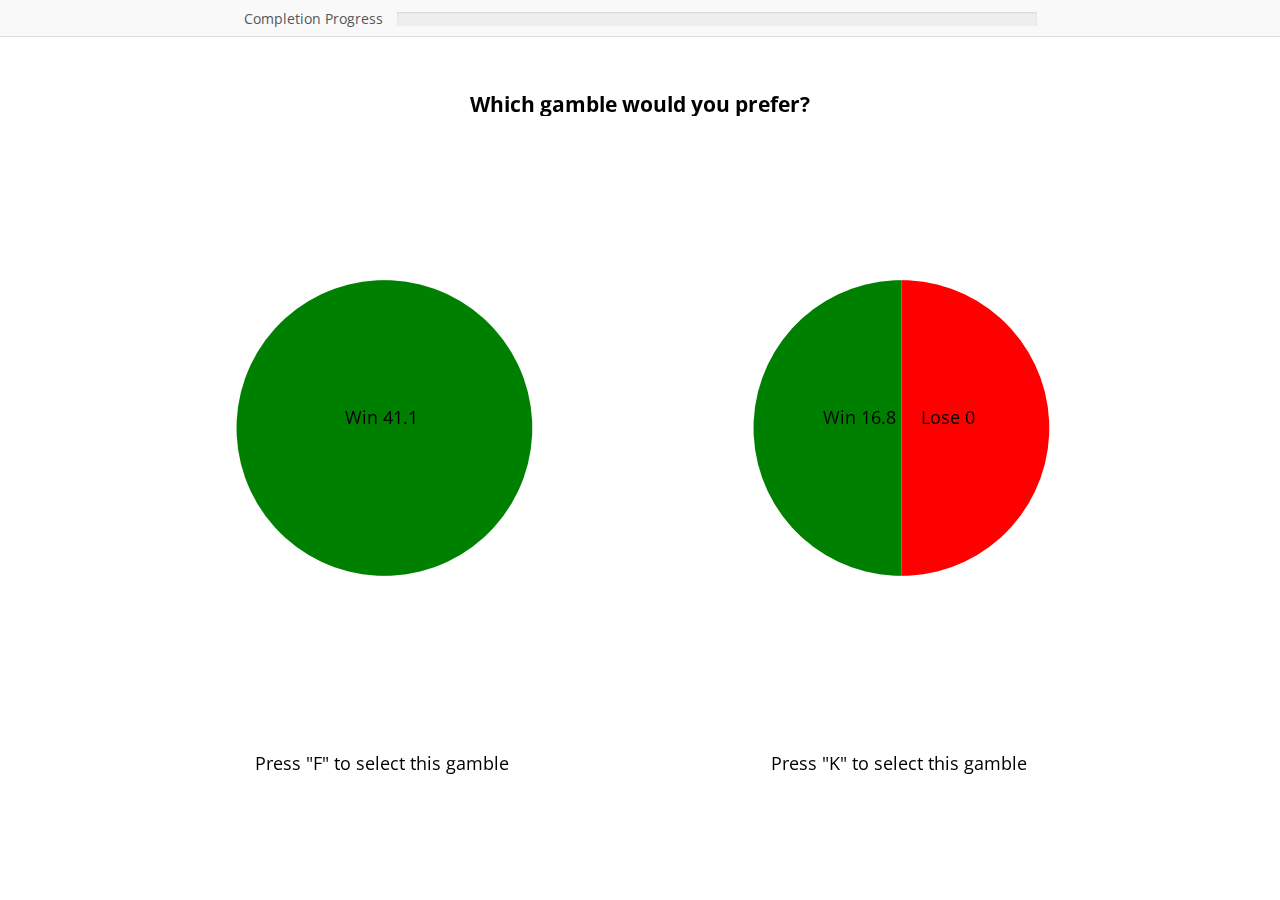
==== gamble--task-JAN18/gamble--task-Jan.10/experiment-Jan4.html @ a5296aea "just a rename" ====
<!DOCTYPE html>
<html>
<head>
  <title>testing version</title>

  <!-- Load libraries -->
  <script src="./lib/jquery-3.3.1/jquery.min.js"></script>
  <script src="./lib/jspsych-6.3.1/jspsych.js"></script>

  <!-- Load jsPsych plug-ins -->
  <script src="./js/jspsych-task-gamble-Dec-13_elliott.js" type="text/javascript"></script>
  <script src="./lib/jspsych-6.3.1/plugins/jspsych-instructions.js" type="text/javascript"></script>
  <script src="./lib/jspsych-6.3.1/plugins/jspsych-fullscreen.js"></script>
  <script src="./js/jspsych-html-keyboard-response-shiyi-storeData.js"></script>

  <!-- Load task data -->
  <script src="./json/gambles-1.json" type="text/javascript" ></script>

  <!-- Load CSS styles -->
  <link href="./lib/jspsych-6.3.1/css/jspsych.css" rel="stylesheet" type="text/css"></link>
  <link href="./css/task.gamble.min.css" rel="stylesheet" type="text/css"></link>

</head>
<body></body>
<script>

// Display alert message on back/refresh.
// https://developer.mozilla.org/en-US/docs/Web/API/WindowEventHandlers/onbeforeunload
function verify_unload(e){
  e.preventDefault();
  (e || window.event).returnValue = null;
  return null;
};
window.addEventListener("beforeunload", verify_unload);


// Define experiment fullscreen.
//------------------------------------//
// Section 1: Prepare instructions
//------------------------------------//

var instr = {
  type: 'instructions',
  pages: [
    "<img src='./img/instr01.png' style='max-width: 75%'></img>",

  ],
  show_clickable_nav: true,
  button_label_previous: "Prev",
  button_label_next: "Next"
}



//------------------------------------//
// Section 2: Prepare Gambles
//------------------------------------//

// Load gambles.
var GAMBLES = JSON.parse(GAMBLES);

// Iteratively construct trials.
var trials =[];
GAMBLES.forEach(function (gamble) {

  // Define side presentation.
  var left = jsPsych.randomization.sampleWithoutReplacement([true,false], 1)[0];

  // Define gambling trial.
  var trial = {
    type: 'task-gamble',
    post_trial_gap: 200,
    // Gamble trial data.
    pA1: gamble['pA1'],        // Gamble A, high value probability
    pA2: gamble['pA2'],        // Gamble A, low value probability
    A1:  gamble['A1'],         // Gamble A, high value magnitude
    A2:  gamble['A2'],         // Gamble A, low value magnitude
    pB1: gamble['pB1'],        // Gamble B, high value probability
    pB2: gamble['pB2'],        // Gamble B, low value probability
    B1:  gamble['B1'],         // Gamble B, high value magnitude
    B2:  gamble['B2'],         // Gamble B, low value magnitude
    left: left,                // Gamble A on left side

    // Gamble trial metadata
    data: { ID: gamble['ID'], Domain: gamble['Domain'], Problem: gamble['Problem'] },

  };

  // Store trial.
  trials.push(trial);

});

// Randomize trial order.
var trials = jsPsych.randomization.sampleWithoutReplacement(trials, trials.length);

//------------------------------------//
// Section 3: Present experiment
//------------------------------------//

// prompt full screen via jspsych defined plug-in 
var full_screen = {
		type: 'fullscreen',
		fullscreen_mode: true
};



// Initialize timeline.
// var rand = null
// timeline = timeline.concat(instr);

var trialResult = {
  type: 'html-keyboard-response',
  stimulus: '<p style="font-size: 48px;">no change</p>',
  choices: jsPsych.NO_KEYS,
    trial_duration: 2000,
  };


var timeline = []
// timeline = timeline.concat(full_screen);


timeline = timeline.concat(trials);
timeline = timeline.concat(trialResult);

jsPsych.init({
  timeline: timeline,
  show_progress_bar: true,
  on_finish: function() {

    // Add interactions to the data variable
    var interaction_data = jsPsych.data.getInteractionData();
    jsPsych.data.get().addToLast({interactions: interaction_data.json()});

    // Display jsPsych data in viewport.
    jsPsych.data.displayData();
    jsPsych.data.get().localSave('csv','results.csv');
  }
})

</script>
</html>
---- gamble--task-JAN18/gamble--task-Jan.10/lib/jspsych-6.3.1/css/jspsych.css ----
/*
 * CSS for jsPsych experiments.
 *
 * This stylesheet provides minimal styling to make jsPsych
 * experiments look polished without any additional styles.
 */

 @import url(https://fonts.googleapis.com/css?family=Open+Sans:400italic,700italic,400,700);

/* Container holding jsPsych content */

 .jspsych-display-element {
   display: flex;
   flex-direction: column;
   overflow-y: auto;
 }

 .jspsych-display-element:focus {
   outline: none;
 }

 .jspsych-content-wrapper {
   display: flex;
   margin: auto;
   flex: 1 1 100%;
   width: 100%;
 }

 .jspsych-content {
   max-width: 100%; /* this is mainly an IE 10-11 fix */
   text-align: center;
   margin: auto; /* this is for overflowing content */
 }

 .jspsych-top {
   align-items: flex-start;
 }

 .jspsych-middle {
   align-items: center;
 }

/* fonts and type */

.jspsych-display-element {
  font-family: 'Open Sans', 'Arial', sans-serif;
  font-size: 18px;
  line-height: 1.6em;
}

/* Form elements like input fields and buttons */

.jspsych-display-element input[type="text"] {
  font-family: 'Open Sans', 'Arial', sans-serif;
  font-size: 14px;
}

/* borrowing Bootstrap style for btn elements, but combining styles a bit */
.jspsych-btn {
  display: inline-block;
  padding: 6px 12px;
  margin: 0px;
  font-size: 14px;
  font-weight: 400;
  font-family: 'Open Sans', 'Arial', sans-serif;
  cursor: pointer;
  line-height: 1.4;
  text-align: center;
  white-space: nowrap;
  vertical-align: middle;
  background-image: none;
  border: 1px solid transparent;
  border-radius: 4px;
  color: #333;
  background-color: #fff;
  border-color: #ccc;
}

/* only apply the hover style on devices with a mouse/pointer that can hover - issue #977 */
@media (hover: hover) {
  .jspsych-btn:hover {
    background-color: #ddd;
    border-color: #aaa;
  }
}

.jspsych-btn:active {
  background-color: #ddd;
  border-color:#000000;
}

.jspsych-btn:disabled {
  background-color: #eee;
  color: #aaa;
  border-color: #ccc;
  cursor: not-allowed;
}

/* custom style for input[type="range] (slider) to improve alignment between positions and labels */

.jspsych-slider {
  appearance: none;
  -webkit-appearance: none;
  -moz-appearance: none;
  width: 100%;
  background: transparent;
}
.jspsych-slider:focus {
  outline: none;
}
/* track */
.jspsych-slider::-webkit-slider-runnable-track {
  appearance: none;
  -webkit-appearance: none;
  width: 100%;
  height: 8px;
  cursor: pointer;
  background: #eee;
  box-shadow: 0px 0px 0px #000000, 0px 0px 0px #0d0d0d;
  border-radius: 2px;
  border: 1px solid #aaa;
}
.jspsych-slider::-moz-range-track {
  appearance: none;
  width: 100%;
  height: 8px;
  cursor: pointer;
  background: #eee;
  box-shadow: 0px 0px 0px #000000, 0px 0px 0px #0d0d0d;
  border-radius: 2px;
  border: 1px solid #aaa;
}
.jspsych-slider::-ms-track {
  appearance: none;
  width: 99%;
  height: 14px;
  cursor: pointer;
  background: #eee;
  box-shadow: 0px 0px 0px #000000, 0px 0px 0px #0d0d0d;
  border-radius: 2px;
  border: 1px solid #aaa;
}
/* thumb */
.jspsych-slider::-webkit-slider-thumb {
  border: 1px solid #666;
  height: 24px;
  width: 15px;
  border-radius: 5px;
  background: #ffffff;
  cursor: pointer;
  -webkit-appearance: none;
  margin-top: -9px;
}
.jspsych-slider::-moz-range-thumb {
  border: 1px solid #666;
  height: 24px;
  width: 15px;
  border-radius: 5px;
  background: #ffffff;
  cursor: pointer;
}
.jspsych-slider::-ms-thumb {
  border: 1px solid #666;
  height: 20px;
  width: 15px;
  border-radius: 5px;
  background: #ffffff;
  cursor: pointer;
  margin-top: -2px;
}

/* jsPsych progress bar */

#jspsych-progressbar-container {
  color: #555;
  border-bottom: 1px solid #dedede;
  background-color: #f9f9f9;
  margin-bottom: 0em;
  text-align: center;
  padding: 8px 0px;
  width: 100%;
  line-height: 1em;
  z-index: 2;
}
#jspsych-progressbar-container span {
  font-size: 14px;
  padding-right: 14px;
}
#jspsych-progressbar-outer {
  background-color: #eee;
  width: 50%;
  margin: auto;
  height: 14px;
  display: inline-block;
  vertical-align: middle;
  box-shadow: inset 0 1px 2px rgba(0,0,0,0.1);
}
#jspsych-progressbar-inner {
  background-color: #aaa;
  width: 0%;
  height: 100%;
}

/* Control appearance of jsPsych.data.displayData() */
#jspsych-data-display {
  text-align: left;
}
---- gamble--task-JAN18/gamble--task-Jan.10/css/task.gamble.min.css ----
.gamble-header {
  display: block;
  position: fixed;
  top: 10%;
  left: 0%;
  width: 100%;
  font-size: 18px;
  text-align: center;
  color: #000000;
}

.login,.info{
				display: inline-block;
				vertical-align: middle;
			}
a{				color: #000;
				text-decoration: none;
			}
/* 这部分是尝试解决同时对齐问题 */
.gfg {
        margin: 3%;
        position: relative;
    }

.first-txt {
        position: absolute;
        top: 17px;
        left: 50px;
    }

.second-txt {
        position: absolute;
        bottom: 20px;
        left: 10px;
    }

    .img-with-text {
      text-align: relative;
        }
  
  .img-with-text img {
      display: block;
      margin: 0 auto;

  }
 * {
    margin: 0;
    padding: 0;
    list-style: none;
    border: 0;
}


.parent {
  margin: 1rem;
  padding: 2rem 2rem;
  text-align: center;
}

.juzuo {
  position: relative;
  left: 50%;
  margin-left: -960px;
  display: inline-block;
  padding: 1rem 1rem;
  vertical-align: middle;
}

.juyou {
    position: relative;
    left: 50%;
    margin-right: -960px;  display: inline-block;
    padding: 1rem 1rem;
    vertical-align: middle;
}

.leftrighttext {
	position: absolute;
	top: 43%;
  left: 50%;
  transform: translate(-50%, -50%);
}
.leftrighttextBottom {
	position: absolute;
	top: 90%;
  left: 50%;
  transform: translate(-50%, -50%);
}










.gamble-six-panel-grid {
  display: grid;
  grid-template-columns: auto auto;
  grid-template-rows: auto auto auto;
  grid-column-gap: 2.5%;
  grid-row-gap: 5%;
  position: fixed;
  top: 26%;
  height: 30%;
  left: 20%;
  width: 60%;
}
/* 
// ATTEMP */

.pie {
  --w:150px;
  
  width: var(--w);
  aspect-ratio: 1;
  position: relative;
  display: inline-grid;
  place-content: center;
  margin: 5px;
  font-size: 25px;
  font-weight: bold;
  font-family: sans-serif;
}

.gamble-panel-item {
  display: grid;
  position: relative;
  justify-content: center;
  align-content: center;
}

.gamble-magnitude {
  display: grid;
  grid-template-columns: 50% 50%;
  grid-template-rows: auto;
  position: relative;
  width: 190px;
  padding: 6px 12px 6px 12px;
  box-sizing: border-box;
  border: 2px solid #A8A8A8;
  border-radius: 4px;
}

.gamble-magnitude p {
  float: left;
  padding: 0;
  margin: 0;
  font-size: 18px;
  font-weight: bold;
}

.gamble-probability {
  display: grid;
  grid-template-columns: repeat(10, 8%);
  grid-template-rows: repeat(10, 8%);
  grid-column-gap: 0.2em;
  grid-row-gap: 0.2em;
  width: 190px;
  padding: 12px 12px 12px 12px;
  box-sizing: border-box;
  border: 2px solid #A8A8A8;
  border-radius: 4px;
}

.dot-blue-dark {
  height: 11px;
  width: 11px;
  background-color: #008CBA;
  border-radius: 50%;
  display: inline-block;
  border: 1px solid #505050;
}

.dot-blue-light {
  height: 11px;
  width: 11px;
  background-color: #F5F5F5;
  border-radius: 50%;
  display: inline-block;
  border: 1px solid #505050;
}

.dot-orange-dark {
  height: 11px;
  width: 11px;
  background-color: #FF851B;
  border-radius: 50%;
  display: inline-block;
  border: 1px solid #505050;
}

.dot-orange-light {
  height: 11px;
  width: 11px;
  background-color: #F5F5F5;
  border-radius: 50%;
  display: inline-block;
  border: 1px solid #505050;
}

.gamble-button-blue {
  padding: 10px 30px;
  background-color: #FFFFFF;
  border: 3px solid #008CBA;
  border-radius: 6px;
  text-align: center;
  font-size: 16px;
  font-weight: bold;
  color: #000000;
  display: inline-block;
}

.gamble-button-blue:hover {
  background-color: #008CBA;
  color: white;
  -webkit-transition-duration: 0.1s; /* Safari */
  transition-duration: 0.1s;
}

.gamble-button-orange {
  padding: 10px 30px;
  background-color: #FFFFFF;
  border: 3px solid #FF851B;
  border-radius: 6px;
  text-align: center;
  font-size: 16px;
  font-weight: bold;
  color: #000000;
  display: inline-block;
}

.gamble-button-orange:hover {
  background-color: #FF851B;
  color: white;
  -webkit-transition-duration: 0.1s; /* Safari */
  transition-duration: 0.1s;
}
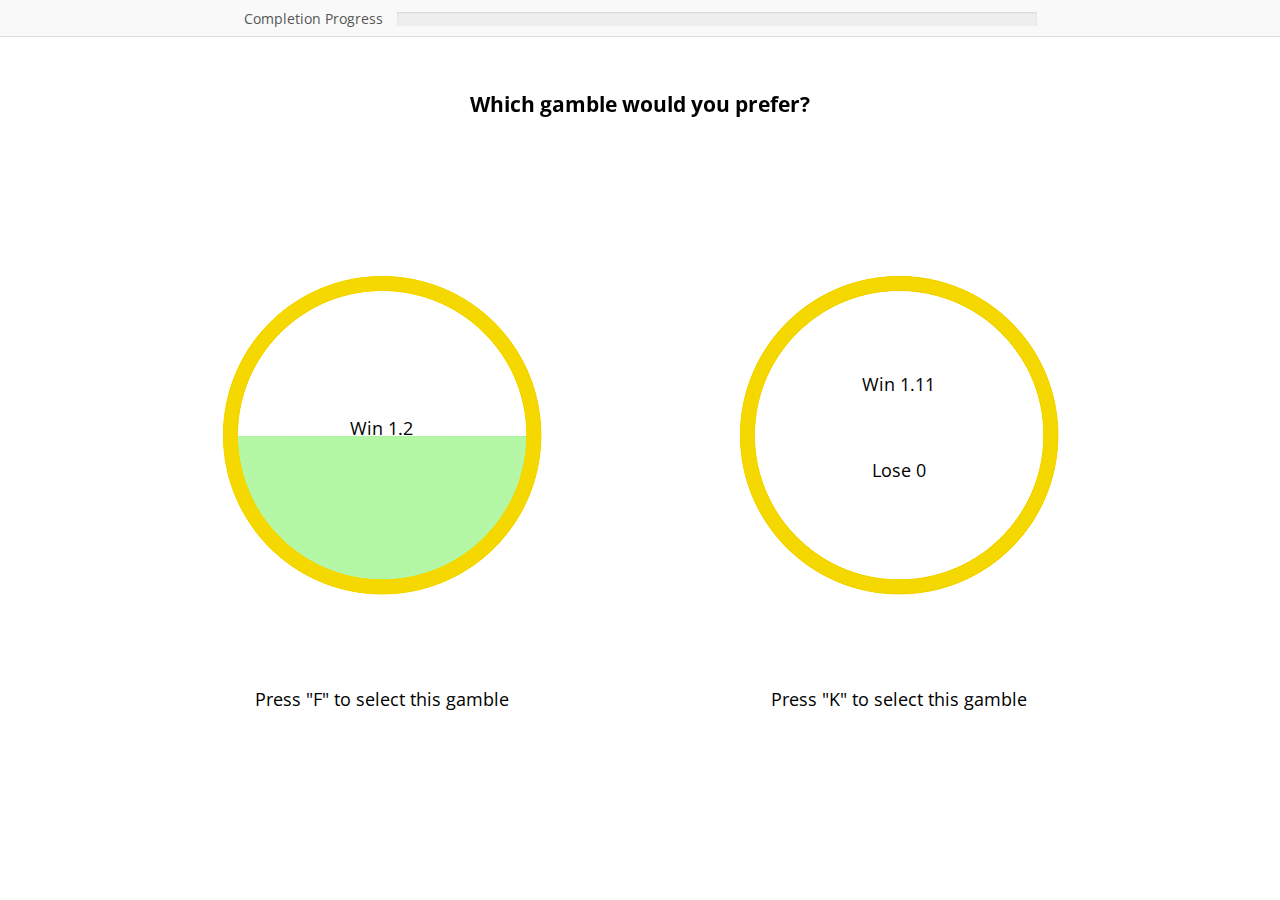
==== commit b241cde2: "rand top/bottom mixed gambles" ====
--- a/gamble--task-JAN18/gamble--task-Jan.10/experiment-Jan4.html
+++ b/gamble--task-JAN18/gamble--task-Jan.10/experiment-Jan4.html
@@ -65,6 +65,7 @@
 
   // Define side presentation.
   var left = jsPsych.randomization.sampleWithoutReplacement([true,false], 1)[0];
+  var top = jsPsych.randomization.sampleWithoutReplacement([true,false], 1)[0];
 
   // Define gambling trial.
   var trial = {
@@ -73,13 +74,15 @@
     // Gamble trial data.
     pA1: gamble['pA1'],        // Gamble A, high value probability
     pA2: gamble['pA2'],        // Gamble A, low value probability
-    A1:  gamble['A1'],         // Gamble A, high value magnitude
-    A2:  gamble['A2'],         // Gamble A, low value magnitude
+    A1:  gamble['A1'],         // Mixed gamble, A1 is the win half
+    A2:  gamble['A2'],         // A2 is the 0/loss half
     pB1: gamble['pB1'],        // Gamble B, high value probability
     pB2: gamble['pB2'],        // Gamble B, low value probability
-    B1:  gamble['B1'],         // Gamble B, high value magnitude
+    B1:  gamble['B1'],         // certain result: 0/win
     B2:  gamble['B2'],         // Gamble B, low value magnitude
     left: left,                // Gamble A on left side
+    top: top, //top means the green is at top(Green will always be gain half of the mixed gamble)
+    Domain: gamble['Domain'],
 
     // Gamble trial metadata
     data: { ID: gamble['ID'], Domain: gamble['Domain'], Problem: gamble['Problem'] },
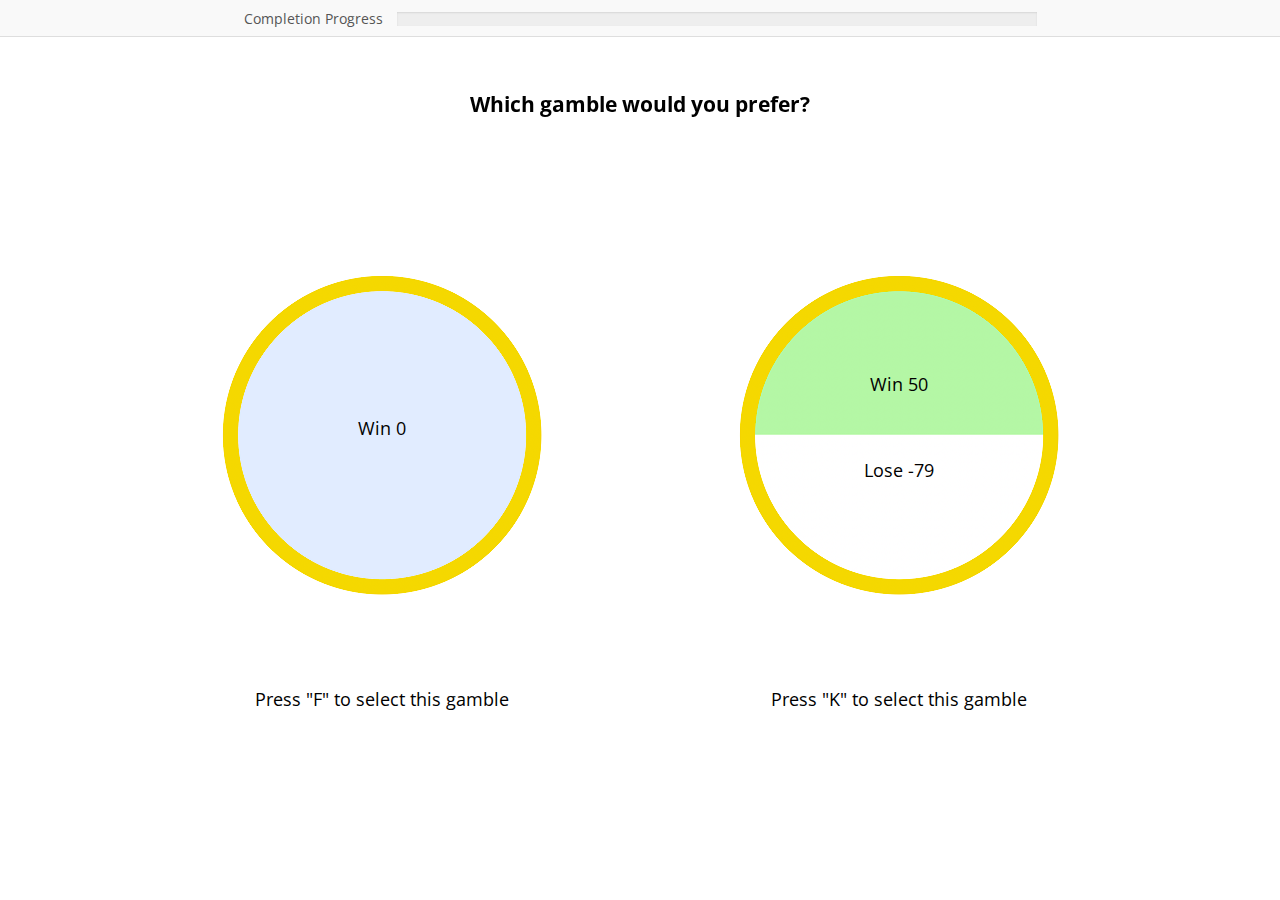
==== commit e0d9b7bd: "Test version with new Json" ====
--- a/gamble--task-JAN18/gamble--task-Jan.10/experiment-Jan4.html
+++ b/gamble--task-JAN18/gamble--task-Jan.10/experiment-Jan4.html
@@ -14,7 +14,7 @@
   <script src="./js/jspsych-html-keyboard-response-shiyi-storeData.js"></script>
 
   <!-- Load task data -->
-  <script src="./json/gambles-1.json" type="text/javascript" ></script>
+  <script src="./json/gambleJan20.json" type="text/javascript" ></script>
 
   <!-- Load CSS styles -->
   <link href="./lib/jspsych-6.3.1/css/jspsych.css" rel="stylesheet" type="text/css"></link>
@@ -70,19 +70,14 @@
   // Define gambling trial.
   var trial = {
     type: 'task-gamble',
-    post_trial_gap: 200,
+    // post_trial_gap: 2000,
     // Gamble trial data.
-    pA1: gamble['pA1'],        // Gamble A, high value probability
-    pA2: gamble['pA2'],        // Gamble A, low value probability
-    A1:  gamble['A1'],         // Mixed gamble, A1 is the win half
-    A2:  gamble['A2'],         // A2 is the 0/loss half
-    pB1: gamble['pB1'],        // Gamble B, high value probability
-    pB2: gamble['pB2'],        // Gamble B, low value probability
-    B1:  gamble['B1'],         // certain result: 0/win
-    B2:  gamble['B2'],         // Gamble B, low value magnitude
+    A1:  gamble['gamble1'],         // Mixed gamble, A1 is the win half
+    A2:  gamble['gamble2'],         // A2 is the 0/loss half
+    B1:  gamble['certain'],         // certain result: 0/win
     left: left,                // Gamble A on left side
     top: top, //top means the green is at top(Green will always be gain half of the mixed gamble)
-    Domain: gamble['Domain'],
+    Domain: gamble['domain'],
 
     // Gamble trial metadata
     data: { ID: gamble['ID'], Domain: gamble['Domain'], Problem: gamble['Problem'] },
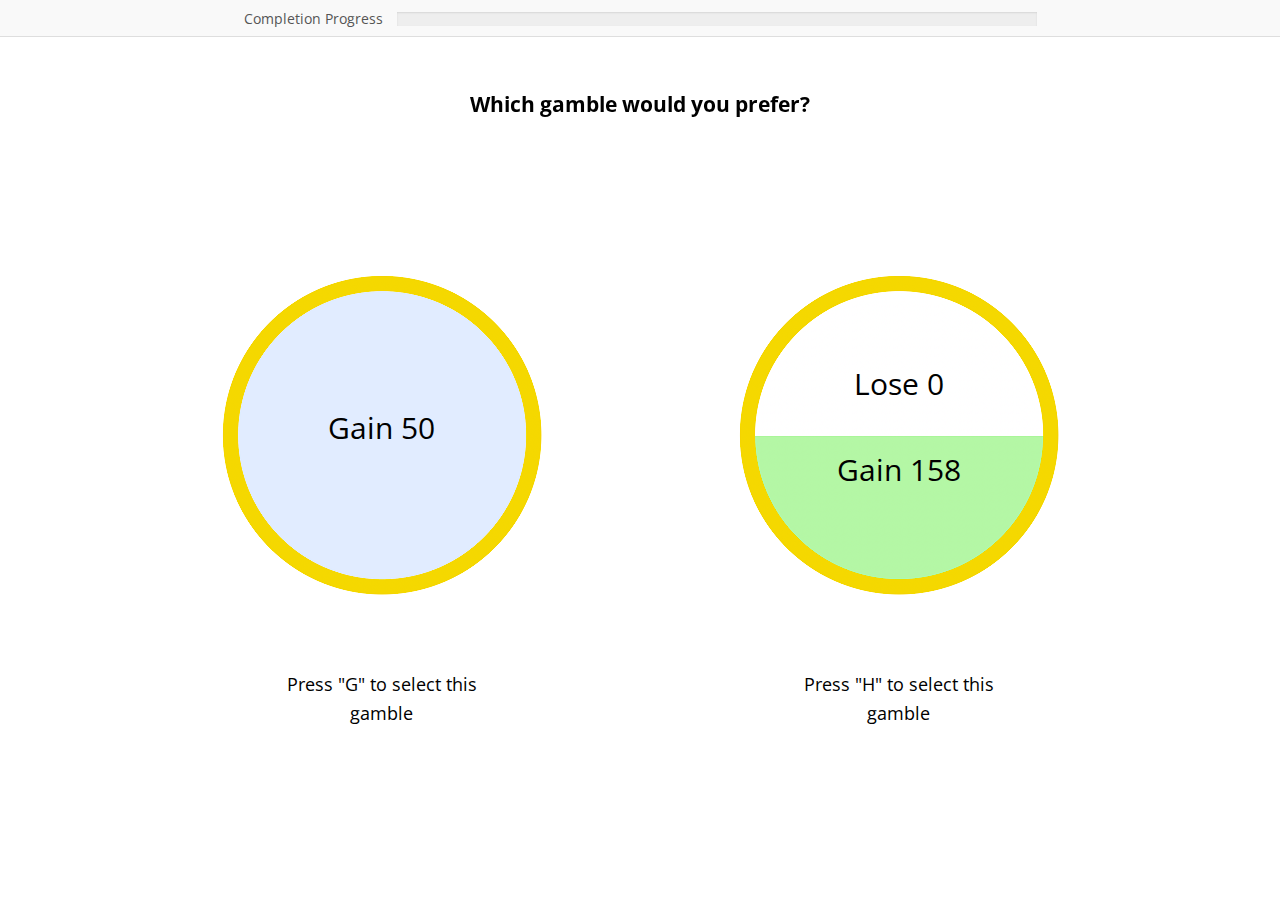
==== commit 4f8a97ce: "ITI and result display" ====
--- a/gamble--task-JAN18/gamble--task-Jan.10/experiment-Jan4.html
+++ b/gamble--task-JAN18/gamble--task-Jan.10/experiment-Jan4.html
@@ -70,7 +70,7 @@
   // Define gambling trial.
   var trial = {
     type: 'task-gamble',
-    // post_trial_gap: 2000,
+    post_trial_gap: 2000,
     // Gamble trial data.
     A1:  gamble['gamble1'],         // Mixed gamble, A1 is the win half
     A2:  gamble['gamble2'],         // A2 is the 0/loss half
--- a/gamble--task-JAN18/gamble--task-Jan.10/css/task.gamble.min.css
+++ b/gamble--task-JAN18/gamble--task-Jan.10/css/task.gamble.min.css
@@ -7,6 +7,19 @@
   font-size: 18px;
   text-align: center;
   color: #000000;
+}
+
+.feedback{
+
+}
+
+.login,.infoResult{
+
+  font-size:40px;
+}
+
+.resultText{
+  font-size:30px;
 }
 
 .login,.info{
@@ -74,11 +87,20 @@
     vertical-align: middle;
 }
 
+.inCenter {
+  position: relative;
+  /* left: 50%; */
+   display: inline-block;
+  padding: 1rem 1rem;
+  vertical-align: middle;
+}
+
 .leftrighttext {
 	position: absolute;
 	top: 43%;
   left: 50%;
   transform: translate(-50%, -50%);
+  font-size:30px;
 }
 .leftrighttextBottom {
 	position: absolute;
@@ -110,131 +132,3 @@
 }
 /* 
 // ATTEMP */
-
-.pie {
-  --w:150px;
-  
-  width: var(--w);
-  aspect-ratio: 1;
-  position: relative;
-  display: inline-grid;
-  place-content: center;
-  margin: 5px;
-  font-size: 25px;
-  font-weight: bold;
-  font-family: sans-serif;
-}
-
-.gamble-panel-item {
-  display: grid;
-  position: relative;
-  justify-content: center;
-  align-content: center;
-}
-
-.gamble-magnitude {
-  display: grid;
-  grid-template-columns: 50% 50%;
-  grid-template-rows: auto;
-  position: relative;
-  width: 190px;
-  padding: 6px 12px 6px 12px;
-  box-sizing: border-box;
-  border: 2px solid #A8A8A8;
-  border-radius: 4px;
-}
-
-.gamble-magnitude p {
-  float: left;
-  padding: 0;
-  margin: 0;
-  font-size: 18px;
-  font-weight: bold;
-}
-
-.gamble-probability {
-  display: grid;
-  grid-template-columns: repeat(10, 8%);
-  grid-template-rows: repeat(10, 8%);
-  grid-column-gap: 0.2em;
-  grid-row-gap: 0.2em;
-  width: 190px;
-  padding: 12px 12px 12px 12px;
-  box-sizing: border-box;
-  border: 2px solid #A8A8A8;
-  border-radius: 4px;
-}
-
-.dot-blue-dark {
-  height: 11px;
-  width: 11px;
-  background-color: #008CBA;
-  border-radius: 50%;
-  display: inline-block;
-  border: 1px solid #505050;
-}
-
-.dot-blue-light {
-  height: 11px;
-  width: 11px;
-  background-color: #F5F5F5;
-  border-radius: 50%;
-  display: inline-block;
-  border: 1px solid #505050;
-}
-
-.dot-orange-dark {
-  height: 11px;
-  width: 11px;
-  background-color: #FF851B;
-  border-radius: 50%;
-  display: inline-block;
-  border: 1px solid #505050;
-}
-
-.dot-orange-light {
-  height: 11px;
-  width: 11px;
-  background-color: #F5F5F5;
-  border-radius: 50%;
-  display: inline-block;
-  border: 1px solid #505050;
-}
-
-.gamble-button-blue {
-  padding: 10px 30px;
-  background-color: #FFFFFF;
-  border: 3px solid #008CBA;
-  border-radius: 6px;
-  text-align: center;
-  font-size: 16px;
-  font-weight: bold;
-  color: #000000;
-  display: inline-block;
-}
-
-.gamble-button-blue:hover {
-  background-color: #008CBA;
-  color: white;
-  -webkit-transition-duration: 0.1s; /* Safari */
-  transition-duration: 0.1s;
-}
-
-.gamble-button-orange {
-  padding: 10px 30px;
-  background-color: #FFFFFF;
-  border: 3px solid #FF851B;
-  border-radius: 6px;
-  text-align: center;
-  font-size: 16px;
-  font-weight: bold;
-  color: #000000;
-  display: inline-block;
-}
-
-.gamble-button-orange:hover {
-  background-color: #FF851B;
-  color: white;
-  -webkit-transition-duration: 0.1s; /* Safari */
-  transition-duration: 0.1s;
-}
